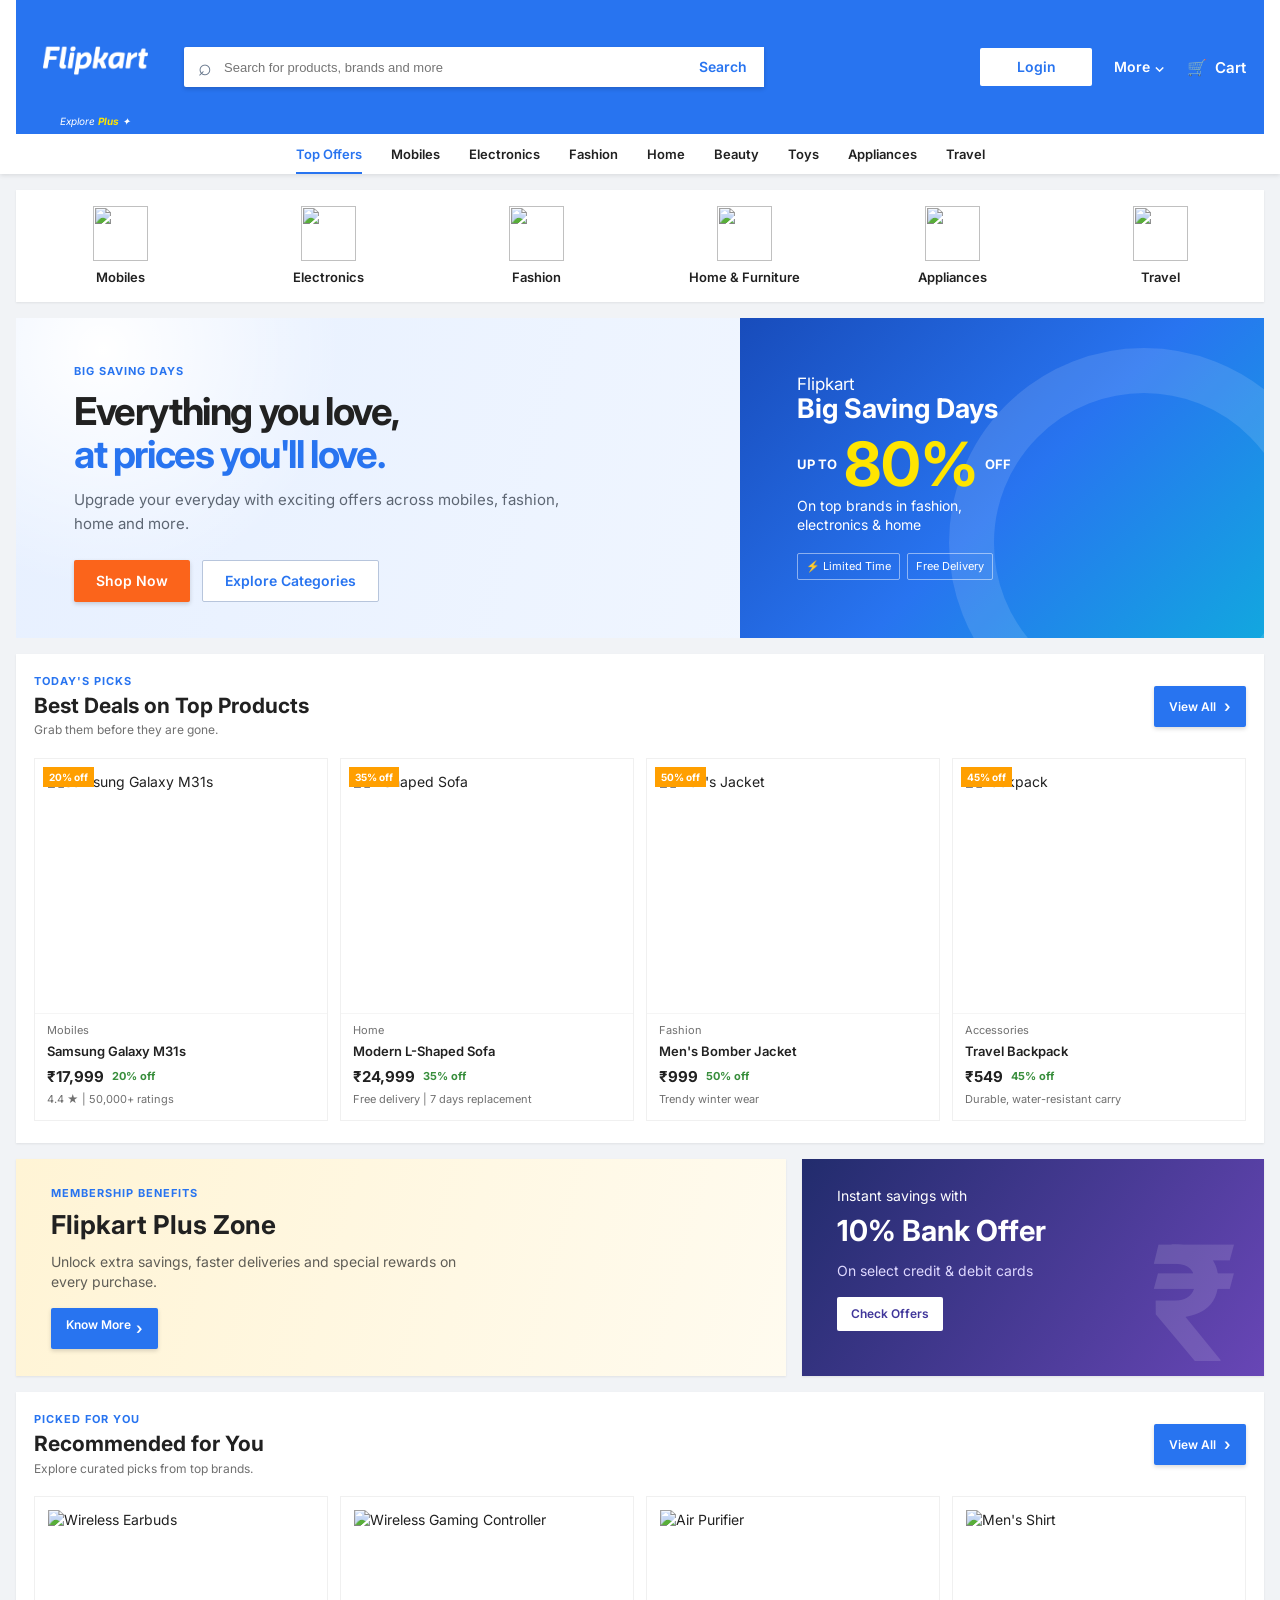
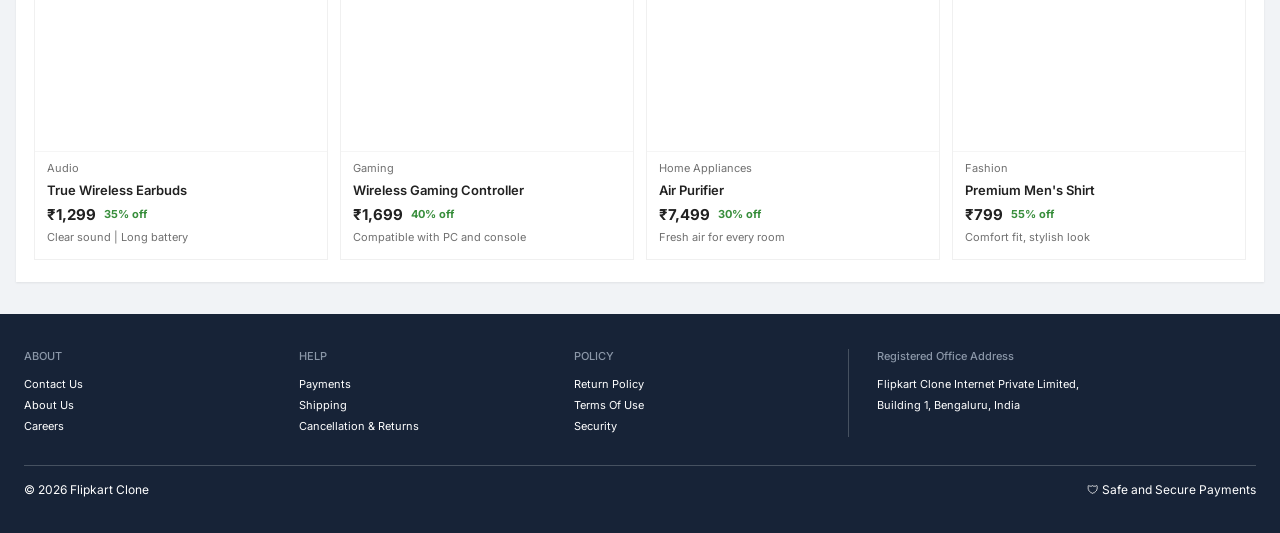
==== index.html @ 6633b527 "developed frontend of flipkart" ====
<!DOCTYPE html>
<html lang="en">
<head>
    <meta charset="UTF-8">
    <meta name="viewport" content="width=device-width, initial-scale=1.0">
    <title>Flipkart Clone | Online Shopping</title>
    <link rel="stylesheet" href="css/utilis.css">
    <link rel="stylesheet" href="css/style.css">
    <link rel="stylesheet" href="css/responsive.css">
    <link rel="preconnect" href="https://fonts.googleapis.com">
    <link rel="preconnect" href="https://fonts.gstatic.com" crossorigin>
    <link href="https://fonts.googleapis.com/css2?family=Inter:wght@400;500;600;700&display=swap" rel="stylesheet">
</head>
<body>
    <header class="site-header">
        <div class="topbar">
            <a class="brand" href="#" aria-label="Flipkart home">
                <img src="flipkart logo.png" alt="Flipkart" class="brand-logo">
                <span class="brand-tagline">Explore <b>Plus</b> ✦</span>
            </a>
            <div class="search-bar">
                <span class="search-icon" aria-hidden="true">⌕</span>
                <input type="search" aria-label="Search products" placeholder="Search for products, brands and more">
                <button type="button">Search</button>
            </div>
            <div class="top-actions">
                <button class="text-btn">Login</button>
                <button class="text-btn">More <span aria-hidden="true">⌄</span></button>
                <button class="cart-btn"><span aria-hidden="true">🛒</span> Cart</button>
            </div>
        </div>
        <nav class="main-nav" aria-label="Product categories">
            <button class="nav-chip active">Top Offers</button>
            <button class="nav-chip">Mobiles</button>
            <button class="nav-chip">Electronics</button>
            <button class="nav-chip">Fashion</button>
            <button class="nav-chip">Home</button>
            <button class="nav-chip">Beauty</button>
            <button class="nav-chip">Toys</button>
            <button class="nav-chip">Appliances</button>
            <button class="nav-chip">Travel</button>
        </nav>
    </header>

    <main>
        <section id="categories" class="category-strip" aria-label="Shop by category">
            <div class="category-card"><img src="https://img.icons8.com/fluency/96/000000/iphone.png" alt=""><span>Mobiles</span></div>
            <div class="category-card"><img src="https://img.icons8.com/fluency/96/000000/laptop.png" alt=""><span>Electronics</span></div>
            <div class="category-card"><img src="https://img.icons8.com/?size=100&id=U1DbmZzsp9bC&format=png&color=000000" alt=""><span>Fashion</span></div>
            <div class="category-card"><img src="https://img.icons8.com/fluency/96/000000/sofa.png" alt=""><span>Home & Furniture</span></div>
            <div class="category-card"><img src="https://img.icons8.com/?size=100&id=2jgT7KxoKB2h&format=png&color=000000" alt=""><span>Appliances</span></div>
            <div class="category-card"><img src="https://img.icons8.com/fluency/96/000000/airplane-mode-on.png" alt=""><span>Travel</span></div>
        </section>

        <section class="hero-section" aria-label="Seasonal offers">
            <div class="hero-copy">
                <span class="eyebrow">BIG SAVING DAYS</span>
                <h1>Everything you love,<br><strong>at prices you'll love.</strong></h1>
                <p>Upgrade your everyday with exciting offers across mobiles, fashion, home and more.</p>
                <div class="hero-actions">
                    <a href="#deals" class="btn btn-primary">Shop Now</a>
                    <a href="#categories" class="btn btn-outline">Explore Categories</a>
                </div>
            </div>
            <div class="hero-banner">
                <div class="sale-label">Flipkart<br><strong>Big Saving Days</strong></div>
                <div class="sale-offer"><span>UP TO</span><b>80%</b><span>OFF</span></div>
                <p>On top brands in fashion, electronics & home</p>
                <div class="banner-badges"><span>⚡ Limited Time</span><span>Free Delivery</span></div>
            </div>
        </section>

        <section id="deals" class="product-section deal-section">
            <div class="section-header">
                <div><p class="section-kicker">TODAY'S PICKS</p><h2>Best Deals on Top Products</h2><p>Grab them before they are gone.</p></div>
                <a href="#" class="link-secondary">View All <span>›</span></a>
            </div>
            <div class="grid-cards">
                <article class="product-card"><span class="offer-pill">20% off</span><img src="https://img.global.news.samsung.com/uk/wp-content/uploads/2020/04/SM-M315F_002_combo_Black_3000.png" alt="Samsung Galaxy M31s"><div class="card-content"><p class="card-category">Mobiles</p><h3>Samsung Galaxy M31s</h3><div class="price-row"><span class="price">₹17,999</span><span class="discount">20% off</span></div><p class="card-meta">4.4 ★ | 50,000+ ratings</p></div></article>
                <article class="product-card"><span class="offer-pill">35% off</span><img src="https://indiannest.in/cdn/shop/files/IMG-20231018-WA0003.jpg?v=1697653683&width=1445" alt="L-Shaped Sofa"><div class="card-content"><p class="card-category">Home</p><h3>Modern L-Shaped Sofa</h3><div class="price-row"><span class="price">₹24,999</span><span class="discount">35% off</span></div><p class="card-meta">Free delivery | 7 days replacement</p></div></article>
                <article class="product-card"><span class="offer-pill">50% off</span><img src="https://encrypted-tbn0.gstatic.com/shopping?q=tbn:ANd9GcQyhcmGY8NNUSLWzbJWbP0138x2uPZn1PUoRMv_sqev-j9oyvPJnYl_sA-KTvhINFrxeNcisDTWIIL7uWHHey0bGBCtJcPXkyG5a1kAw83osMcKor7SZr8Zjap7Kh9kXO1sa5NLfxy_1Q&usqp=CAc" alt="Men's Jacket"><div class="card-content"><p class="card-category">Fashion</p><h3>Men's Bomber Jacket</h3><div class="price-row"><span class="price">₹999</span><span class="discount">50% off</span></div><p class="card-meta">Trendy winter wear</p></div></article>
                <article class="product-card"><span class="offer-pill">45% off</span><img src="https://encrypted-tbn1.gstatic.com/shopping?q=tbn:ANd9GcQrCG1dhELsmtBIk88h7CswpYt_8PjbZSFm6Ww7cc63KRaPDAujuNVvbA7durOhoenLJmelDXeG9TAQUxjc8jT-oUQpEr4jJ0Cyoaqzm7ob5XqGwSykjEHVnG7EUdHrKBhgRm8kng&usqp=CAc" alt="Backpack"><div class="card-content"><p class="card-category">Accessories</p><h3>Travel Backpack</h3><div class="price-row"><span class="price">₹549</span><span class="discount">45% off</span></div><p class="card-meta">Durable, water-resistant carry</p></div></article>
            </div>
        </section>

        <section class="feature-banner">
            <div class="feature-card plus-card"><p class="section-kicker">MEMBERSHIP BENEFITS</p><h2>Flipkart Plus Zone</h2><p>Unlock extra savings, faster deliveries and special rewards on every purchase.</p><a href="#" class="link-secondary">Know More <span>›</span></a></div>
            <div class="feature-card bank-card"><p>Instant savings with</p><h2>10% Bank Offer</h2><span>On select credit & debit cards</span><a href="#" class="btn btn-light">Check Offers</a></div>
        </section>

        <section class="product-section">
            <div class="section-header"><div><p class="section-kicker">PICKED FOR YOU</p><h2>Recommended for You</h2><p>Explore curated picks from top brands.</p></div><a href="#" class="link-secondary">View All <span>›</span></a></div>
            <div class="grid-cards">
                <article class="product-card"><img src="https://rukminim2.flixcart.com/image/1280/1280/xif0q/headphone/b/b/5/earbuds-techio-original-imahm32tnqyyd4jg.jpeg?q=90" alt="Wireless Earbuds"><div class="card-content"><p class="card-category">Audio</p><h3>True Wireless Earbuds</h3><div class="price-row"><span class="price">₹1,299</span><span class="discount">35% off</span></div><p class="card-meta">Clear sound | Long battery</p></div></article>
                <article class="product-card"><img src="https://rukminim2.flixcart.com/image/1280/1280/xif0q/motion-controller/0/u/z/5-dualsense-wireless-remote-for-ps5-console-disc-digital-edition-original-imahhxfsgseyyqtj.jpeg?q=90" alt="Wireless Gaming Controller"><div class="card-content"><p class="card-category">Gaming</p><h3>Wireless Gaming Controller</h3><div class="price-row"><span class="price">₹1,699</span><span class="discount">40% off</span></div><p class="card-meta">Compatible with PC and console</p></div></article>
                <article class="product-card"><img src="https://rukminim2.flixcart.com/image/1280/1280/xif0q/air-purifier/c/t/m/-original-imahz9zyzqkq8qwt.jpeg?q=90" alt="Air Purifier"><div class="card-content"><p class="card-category">Home Appliances</p><h3>Air Purifier</h3><div class="price-row"><span class="price">₹7,499</span><span class="discount">30% off</span></div><p class="card-meta">Fresh air for every room</p></div></article>
                <article class="product-card"><img src="https://rukminim2.flixcart.com/image/1280/1280/xif0q/shirt/b/t/n/xl-chkesdsa01-dimmy-original-imahmfu3sqrmh3q8.jpeg?q=90" alt="Men's Shirt"><div class="card-content"><p class="card-category">Fashion</p><h3>Premium Men's Shirt</h3><div class="price-row"><span class="price">₹799</span><span class="discount">55% off</span></div><p class="card-meta">Comfort fit, stylish look</p></div></article>
            </div>
        </section>
    </main>

    <footer class="footer"><div class="footer-grid"><div><h3>ABOUT</h3><a href="#">Contact Us</a><a href="#">About Us</a><a href="#">Careers</a></div><div><h3>HELP</h3><a href="#">Payments</a><a href="#">Shipping</a><a href="#">Cancellation & Returns</a></div><div><h3>POLICY</h3><a href="#">Return Policy</a><a href="#">Terms Of Use</a><a href="#">Security</a></div><div class="footer-address"><h3>Registered Office Address</h3><p>Flipkart Clone Internet Private Limited,<br>Building 1, Bengaluru, India</p></div></div><div class="footer-bottom"><span>© 2026 Flipkart Clone</span><span>🛡 Safe and Secure Payments</span></div></footer>
    <script src="js/index.js"></script>
</body>
</html>
---- css/utilis.css ----
﻿/* Utility classes for the Flipkart clone project */

.text-center {
    text-align: center;
}

.mb-24 {
    margin-bottom: 24px;
}

.mt-24 {
    margin-top: 24px;
}

.hidden {
    display: none;
}
---- css/style.css ----
:root { --blue:#2874f0; --deep-blue:#1a5bc4; --yellow:#ffe500; --dark:#172337; --light:#f1f3f6; --white:#fff; --text:#212121; --muted:#707070; --border:#e5e7eb; --green:#388e3c; }
* { box-sizing:border-box; margin:0; padding:0; }
html { scroll-behavior:smooth; }
body { min-width:320px; background:var(--light); color:var(--text); font:14px/1.4 'Inter',sans-serif; }
button { font:inherit; } a { color:inherit; text-decoration:none; }
.site-header { background:var(--white); box-shadow:0 1px 5px rgba(0,0,0,.12); position:relative; z-index:5; }
.topbar { min-height:64px; display:flex; align-items:center; gap:28px; max-width:1248px; margin:auto; padding:8px 18px; background:var(--blue); }
.brand { flex:0 0 122px; display:flex; flex-direction:column; align-items:center; line-height:1; }
.brand-logo { width:105px; height:auto; filter:brightness(0) invert(1); }
.brand-tagline { margin-top:3px; color:#fff; font-size:10px; font-style:italic; white-space:nowrap; }.brand-tagline b { color:var(--yellow); }
.search-bar { height:40px; flex:1; max-width:580px; display:flex; align-items:center; background:var(--white); border-radius:2px; box-shadow:0 2px 4px rgba(0,0,0,.17); }
.search-icon { padding-left:14px; color:#65758a; font-size:23px; line-height:1; }.search-bar input { min-width:0; flex:1; height:100%; border:0; outline:0; padding:0 12px; font-size:13px; }.search-bar button { height:100%; border:0; padding:0 17px; background:#fff; color:var(--blue); font-weight:600; cursor:pointer; }
.top-actions { margin-left:auto; display:flex; align-items:center; gap:22px; color:#fff; font-weight:600; white-space:nowrap; }.text-btn,.cart-btn { border:0; color:inherit; background:transparent; cursor:pointer; }.top-actions .text-btn:first-child { min-width:112px; padding:9px 22px; background:#fff; color:var(--blue); border-radius:2px; }.cart-btn { font-size:15px; }.cart-btn span { margin-right:4px; font-size:16px; }
.main-nav { display:flex; justify-content:center; gap:29px; min-height:40px; overflow-x:auto; padding:0 20px; background:#fff; }.nav-chip { flex:0 0 auto; border:0; background:transparent; color:var(--text); padding:10px 0 8px; font-size:13px; font-weight:600; cursor:pointer; border-bottom:2px solid transparent; }.nav-chip:hover,.nav-chip.active { color:var(--blue); border-color:var(--blue); }
main { max-width:1440px; margin:auto; padding:16px; }.category-strip { display:grid; grid-template-columns:repeat(6,1fr); min-height:112px; margin-bottom:16px; background:#fff; box-shadow:0 1px 2px rgba(0,0,0,.08); }.category-card { display:flex; flex-direction:column; justify-content:center; align-items:center; gap:7px; cursor:pointer; font-size:13px; font-weight:600; text-align:center; transition:color .2s,transform .2s; }.category-card:hover { color:var(--blue); transform:translateY(-2px); }.category-card img { width:55px; height:55px; object-fit:contain; }
.hero-section { min-height:300px; display:grid; grid-template-columns:1.16fr .84fr; overflow:hidden; margin-bottom:16px; background:linear-gradient(105deg,#e7f0ff,#f5f9ff); }.hero-copy { padding:42px 8% 36px; background:radial-gradient(circle at 12% 10%,#fff 0,transparent 34%); }.eyebrow,.section-kicker { color:var(--blue); font-size:11px; font-weight:700; letter-spacing:1px; }.hero-copy h1 { margin:10px 0 12px; font-size:clamp(28px,3vw,45px); line-height:1.12; letter-spacing:-1.4px; }.hero-copy h1 strong { color:var(--blue); }.hero-copy p { max-width:520px; color:#5d6673; font-size:15px; line-height:1.6; }.hero-actions { display:flex; gap:12px; margin-top:24px; }.btn { display:inline-flex; align-items:center; justify-content:center; min-height:42px; padding:0 22px; font-weight:600; border-radius:2px; }.btn-primary { color:#fff; background:#fb641b; box-shadow:0 2px 4px rgba(0,0,0,.16); }.btn-outline { border:1px solid #b7c5dc; background:#fff; color:var(--blue); }
.hero-banner { position:relative; overflow:hidden; display:flex; flex-direction:column; justify-content:center; padding:38px 11%; color:#fff; background:linear-gradient(135deg,#184cbb 0%,#2874f0 53%,#12a7df 100%); }.hero-banner:after { content:''; position:absolute; right:-75px; bottom:-100px; width:300px; height:300px; border:45px solid rgba(255,255,255,.12); border-radius:50%; }.sale-label { position:relative; z-index:1; font-size:17px; line-height:1.1; }.sale-label strong { font-size:27px; }.sale-offer { position:relative; z-index:1; display:flex; align-items:center; gap:7px; margin:16px 0 7px; }.sale-offer span { font-size:13px; font-weight:700; }.sale-offer b { color:var(--yellow); font-size:61px; line-height:.8; }.hero-banner>p { position:relative; z-index:1; max-width:220px; }.banner-badges { position:relative; z-index:1; display:flex; flex-wrap:wrap; gap:7px; margin-top:18px; }.banner-badges span { padding:5px 8px; border:1px solid rgba(255,255,255,.48); border-radius:2px; font-size:11px; }
.product-section { margin-bottom:16px; padding:20px 18px 22px; background:#fff; box-shadow:0 1px 2px rgba(0,0,0,.08); }.section-header { display:flex; align-items:center; justify-content:space-between; gap:16px; margin-bottom:19px; }.section-header h2 { margin:2px 0; font-size:21px; }.section-header p:not(.section-kicker) { color:var(--muted); font-size:12px; }.link-secondary { flex:0 0 auto; padding:9px 15px; border-radius:2px; background:var(--blue); color:#fff; font-size:12px; font-weight:600; box-shadow:0 2px 4px rgba(0,0,0,.15); }.link-secondary span { margin-left:5px; font-size:16px; vertical-align:-1px; }
.grid-cards { display:grid; grid-template-columns:repeat(4,minmax(0,1fr)); gap:12px; }.product-card { position:relative; display:flex; flex-direction:column; min-width:0; overflow:hidden; border:1px solid #f0f0f0; background:#fff; cursor:pointer; transition:box-shadow .2s,transform .2s; }.product-card:hover { z-index:1; transform:translateY(-2px); box-shadow:0 4px 14px rgba(0,0,0,.16); }.product-card>img { width:100%; aspect-ratio:1.15/1; object-fit:contain; padding:13px; background:#fff; }.offer-pill { position:absolute; top:8px; left:8px; z-index:2; padding:3px 6px; background:#ff9f00; color:#fff; font-size:10px; font-weight:700; }.card-content { display:flex; flex:1; flex-direction:column; gap:5px; padding:9px 12px 13px; border-top:1px solid #f5f5f5; }.card-category { color:var(--muted); font-size:11px; }.card-content h3 { overflow:hidden; color:var(--text); font-size:13px; font-weight:600; line-height:1.35; white-space:nowrap; text-overflow:ellipsis; }.price-row { display:flex; align-items:center; gap:8px; margin-top:auto; }.price { font-size:15px; font-weight:700; }.discount { color:var(--green); font-size:11px; font-weight:700; }.card-meta { overflow:hidden; color:var(--muted); font-size:11px; white-space:nowrap; text-overflow:ellipsis; }
.feature-banner { display:grid; grid-template-columns:1.25fr .75fr; gap:16px; margin-bottom:16px; }.feature-card { min-height:182px; padding:27px 35px; box-shadow:0 1px 2px rgba(0,0,0,.08); }.feature-card h2 { margin:5px 0 9px; font-size:26px; }.plus-card { background:linear-gradient(105deg,#fff4d5,#fffbef); }.plus-card>p:not(.section-kicker) { max-width:430px; color:#5f5d56; }.plus-card .link-secondary { display:inline-flex; margin-top:17px; }.bank-card { position:relative; overflow:hidden; color:#fff; background:linear-gradient(125deg,#222c6d,#6846b6); }.bank-card:after { content:'₹'; position:absolute; right:26px; bottom:-39px; color:rgba(255,255,255,.13); font-size:160px; font-weight:700; }.bank-card h2 { font-size:29px; }.bank-card>span { display:block; color:#ded8ff; }.btn-light { position:relative; z-index:1; min-height:34px; margin-top:17px; padding:0 14px; background:#fff; color:#40369a; font-size:12px; }
.footer { padding:35px max(24px,calc((100% - 1248px)/2)); background:var(--dark); color:#fff; }.footer-grid { display:grid; grid-template-columns:repeat(3,1fr) 1.7fr; gap:35px; padding-bottom:28px; border-bottom:1px solid #465160; }.footer h3 { margin-bottom:10px; color:#8b97a8; font-size:11px; font-weight:500; }.footer a,.footer p { display:block; color:#fff; font-size:11px; line-height:1.9; }.footer-address { padding-left:28px; border-left:1px solid #465160; }.footer-bottom { display:flex; justify-content:space-between; gap:20px; padding-top:16px; color:#fff; font-size:12px; }
@media (max-width:900px) { .topbar { gap:14px; }.top-actions { gap:13px; }.top-actions .text-btn:first-child { min-width:auto; padding:9px 13px; }.main-nav { justify-content:flex-start; }.category-strip { grid-template-columns:repeat(3,1fr); }.hero-section { grid-template-columns:1fr; }.hero-banner { min-height:230px; }.grid-cards { grid-template-columns:repeat(2,minmax(0,1fr)); }.feature-banner { grid-template-columns:1fr; }.footer-grid { grid-template-columns:repeat(2,1fr); }.footer-address { padding:0; border:0; } }
@media (max-width:600px) { .topbar { flex-wrap:wrap; padding:10px 14px; }.brand { flex-basis:auto; align-items:flex-start; }.top-actions { margin-left:auto; }.top-actions .text-btn:nth-child(2) { display:none; }.cart-btn { font-size:0; }.cart-btn span { font-size:18px; }.search-bar { order:3; flex-basis:100%; max-width:none; }.main-nav { gap:20px; }.nav-chip { font-size:12px; } main { padding:10px; }.category-strip { min-height:98px; grid-template-columns:repeat(3,1fr); margin-bottom:10px; }.category-card { font-size:11px; }.category-card img { width:42px; height:42px; }.hero-copy { padding:30px 24px; }.hero-copy h1 { font-size:29px; }.hero-banner { min-height:205px; padding:26px; }.sale-offer b { font-size:50px; }.product-section { padding:16px 12px; }.section-header h2 { font-size:17px; }.link-secondary { padding:8px 10px; }.grid-cards { gap:8px; }.product-card>img { padding:7px; }.card-content { padding:8px; }.feature-card { padding:24px; }.footer { padding:28px 20px; }.footer-grid { gap:22px; }.footer-bottom { flex-direction:column; } }
---- css/responsive.css ----
/* Responsive refinements are kept separate so the core storefront layout stays easy to scan. */
@media (max-width: 900px) {
    .topbar { gap: 14px; }
    .top-actions { gap: 13px; }
    .top-actions .text-btn:first-child { min-width: auto; padding: 9px 13px; }
    .main-nav { justify-content: flex-start; }
    .category-strip { grid-template-columns: repeat(3, 1fr); }
    .hero-section, .feature-banner { grid-template-columns: 1fr; }
    .hero-banner { min-height: 230px; }
    .grid-cards { grid-template-columns: repeat(2, minmax(0, 1fr)); }
    .footer-grid { grid-template-columns: repeat(2, 1fr); }
    .footer-address { padding: 0; border: 0; }
}

@media (max-width: 600px) {
    .topbar { flex-wrap: wrap; padding: 10px 14px; }
    .brand { flex-basis: auto; align-items: flex-start; }
    .top-actions { margin-left: auto; }
    .top-actions .text-btn:nth-child(2) { display: none; }
    .cart-btn { font-size: 0; }
    .cart-btn span { font-size: 18px; }
    .search-bar { order: 3; flex-basis: 100%; max-width: none; }
    .main-nav { gap: 20px; }
    .nav-chip { font-size: 12px; }
    main { padding: 10px; }
    .category-strip { min-height: 98px; margin-bottom: 10px; }
    .category-card { font-size: 11px; }
    .category-card img { width: 42px; height: 42px; }
    .hero-copy { padding: 30px 24px; }
    .hero-copy h1 { font-size: 29px; }
    .hero-banner { min-height: 205px; padding: 26px; }
    .sale-offer b { font-size: 50px; }
    .product-section { padding: 16px 12px; }
    .section-header h2 { font-size: 17px; }
    .link-secondary { padding: 8px 10px; }
    .grid-cards { gap: 8px; }
    .product-card > img { padding: 7px; }
    .card-content { padding: 8px; }
    .feature-card { padding: 24px; }
    .footer { padding: 28px 20px; }
    .footer-grid { gap: 22px; }
    .footer-bottom { flex-direction: column; }
}
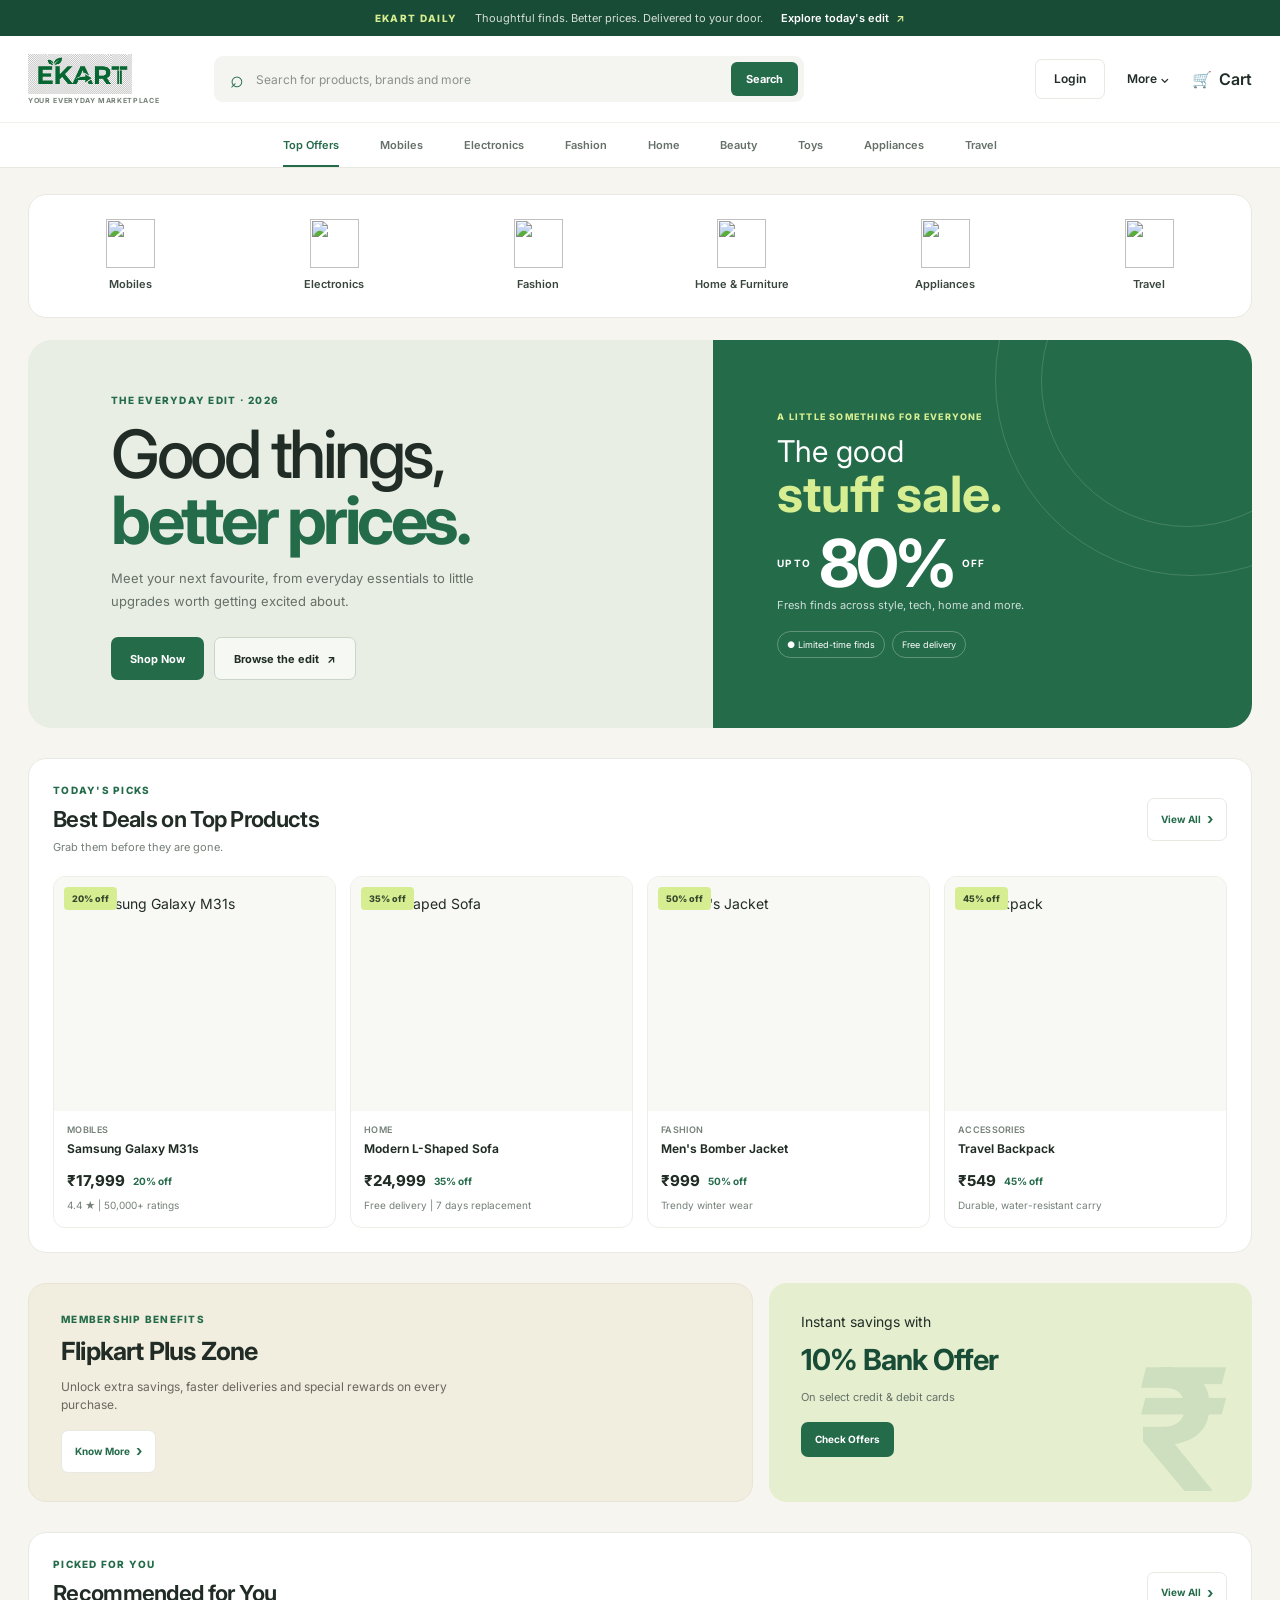
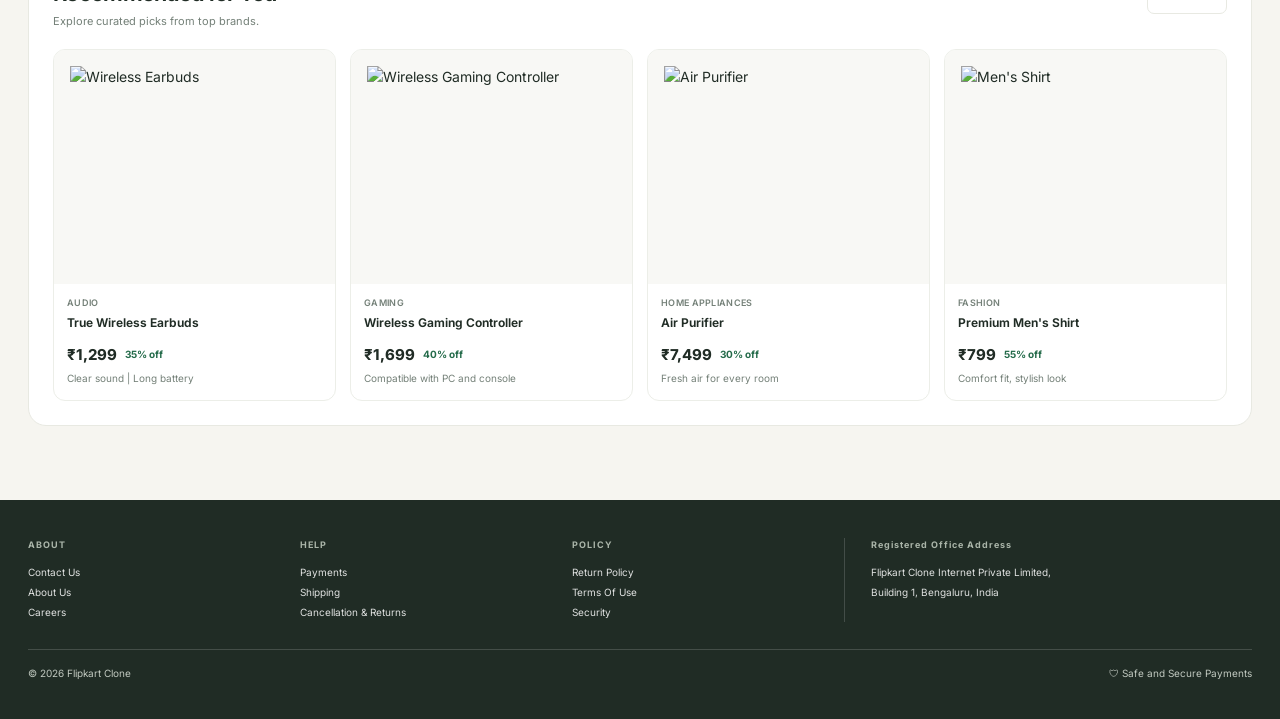
==== commit 243063aa: "Added checkout page and cart functionality" ====
--- a/index.html
+++ b/index.html
@@ -1,4 +1,4 @@
-<!DOCTYPE html>
+﻿<!DOCTYPE html>
 <html lang="en">
 <head>
     <meta charset="UTF-8">
@@ -12,11 +12,16 @@
     <link href="https://fonts.googleapis.com/css2?family=Inter:wght@400;500;600;700&display=swap" rel="stylesheet">
 </head>
 <body>
+    <div class="announcement-bar">
+        <span>EKART DAILY</span>
+        <p>Thoughtful finds. Better prices. Delivered to your door.</p>
+        <a href="#deals">Explore today's edit <span aria-hidden="true">↗</span></a>
+    </div>
     <header class="site-header">
         <div class="topbar">
             <a class="brand" href="#" aria-label="Flipkart home">
-                <img src="flipkart logo.png" alt="Flipkart" class="brand-logo">
-                <span class="brand-tagline">Explore <b>Plus</b> ✦</span>
+                <img src="EKART.png" alt="Ekart" class="brand-logo">
+                <span class="brand-tagline">YOUR EVERYDAY MARKETPLACE</span>
             </a>
             <div class="search-bar">
                 <span class="search-icon" aria-hidden="true">⌕</span>
@@ -26,7 +31,7 @@
             <div class="top-actions">
                 <button class="text-btn">Login</button>
                 <button class="text-btn">More <span aria-hidden="true">⌄</span></button>
-                <button class="cart-btn"><span aria-hidden="true">🛒</span> Cart</button>
+                <a class="cart-btn" href="cart.html" aria-label="Cart"><span aria-hidden="true">🛒</span><span class="cart-label">Cart</span></a>
             </div>
         </div>
         <nav class="main-nav" aria-label="Product categories">
@@ -54,19 +59,20 @@
 
         <section class="hero-section" aria-label="Seasonal offers">
             <div class="hero-copy">
-                <span class="eyebrow">BIG SAVING DAYS</span>
-                <h1>Everything you love,<br><strong>at prices you'll love.</strong></h1>
-                <p>Upgrade your everyday with exciting offers across mobiles, fashion, home and more.</p>
+                <span class="eyebrow">THE EVERYDAY EDIT · 2026</span>
+                <h1>Good things,<br><strong>better prices.</strong></h1>
+                <p>Meet your next favourite, from everyday essentials to little upgrades worth getting excited about.</p>
                 <div class="hero-actions">
                     <a href="#deals" class="btn btn-primary">Shop Now</a>
-                    <a href="#categories" class="btn btn-outline">Explore Categories</a>
+                    <a href="#categories" class="btn btn-outline">Browse the edit <span aria-hidden="true">↗</span></a>
                 </div>
             </div>
             <div class="hero-banner">
-                <div class="sale-label">Flipkart<br><strong>Big Saving Days</strong></div>
+                <span class="banner-note">A LITTLE SOMETHING FOR EVERYONE</span>
+                <div class="sale-label">The good<br><strong>stuff sale.</strong></div>
                 <div class="sale-offer"><span>UP TO</span><b>80%</b><span>OFF</span></div>
-                <p>On top brands in fashion, electronics & home</p>
-                <div class="banner-badges"><span>⚡ Limited Time</span><span>Free Delivery</span></div>
+                <p>Fresh finds across style, tech, home and more.</p>
+                <div class="banner-badges"><span>● Limited-time finds</span><span>Free delivery</span></div>
             </div>
         </section>
 
@@ -100,6 +106,7 @@
     </main>
 
     <footer class="footer"><div class="footer-grid"><div><h3>ABOUT</h3><a href="#">Contact Us</a><a href="#">About Us</a><a href="#">Careers</a></div><div><h3>HELP</h3><a href="#">Payments</a><a href="#">Shipping</a><a href="#">Cancellation & Returns</a></div><div><h3>POLICY</h3><a href="#">Return Policy</a><a href="#">Terms Of Use</a><a href="#">Security</a></div><div class="footer-address"><h3>Registered Office Address</h3><p>Flipkart Clone Internet Private Limited,<br>Building 1, Bengaluru, India</p></div></div><div class="footer-bottom"><span>© 2026 Flipkart Clone</span><span>🛡 Safe and Secure Payments</span></div></footer>
+    <script src="js/cart-storage.js"></script>
     <script src="js/index.js"></script>
 </body>
 </html>
--- a/css/style.css
+++ b/css/style.css
@@ -1,23 +1,588 @@
-:root { --blue:#2874f0; --deep-blue:#1a5bc4; --yellow:#ffe500; --dark:#172337; --light:#f1f3f6; --white:#fff; --text:#212121; --muted:#707070; --border:#e5e7eb; --green:#388e3c; }
-* { box-sizing:border-box; margin:0; padding:0; }
-html { scroll-behavior:smooth; }
-body { min-width:320px; background:var(--light); color:var(--text); font:14px/1.4 'Inter',sans-serif; }
-button { font:inherit; } a { color:inherit; text-decoration:none; }
-.site-header { background:var(--white); box-shadow:0 1px 5px rgba(0,0,0,.12); position:relative; z-index:5; }
-.topbar { min-height:64px; display:flex; align-items:center; gap:28px; max-width:1248px; margin:auto; padding:8px 18px; background:var(--blue); }
-.brand { flex:0 0 122px; display:flex; flex-direction:column; align-items:center; line-height:1; }
-.brand-logo { width:105px; height:auto; filter:brightness(0) invert(1); }
-.brand-tagline { margin-top:3px; color:#fff; font-size:10px; font-style:italic; white-space:nowrap; }.brand-tagline b { color:var(--yellow); }
-.search-bar { height:40px; flex:1; max-width:580px; display:flex; align-items:center; background:var(--white); border-radius:2px; box-shadow:0 2px 4px rgba(0,0,0,.17); }
-.search-icon { padding-left:14px; color:#65758a; font-size:23px; line-height:1; }.search-bar input { min-width:0; flex:1; height:100%; border:0; outline:0; padding:0 12px; font-size:13px; }.search-bar button { height:100%; border:0; padding:0 17px; background:#fff; color:var(--blue); font-weight:600; cursor:pointer; }
-.top-actions { margin-left:auto; display:flex; align-items:center; gap:22px; color:#fff; font-weight:600; white-space:nowrap; }.text-btn,.cart-btn { border:0; color:inherit; background:transparent; cursor:pointer; }.top-actions .text-btn:first-child { min-width:112px; padding:9px 22px; background:#fff; color:var(--blue); border-radius:2px; }.cart-btn { font-size:15px; }.cart-btn span { margin-right:4px; font-size:16px; }
-.main-nav { display:flex; justify-content:center; gap:29px; min-height:40px; overflow-x:auto; padding:0 20px; background:#fff; }.nav-chip { flex:0 0 auto; border:0; background:transparent; color:var(--text); padding:10px 0 8px; font-size:13px; font-weight:600; cursor:pointer; border-bottom:2px solid transparent; }.nav-chip:hover,.nav-chip.active { color:var(--blue); border-color:var(--blue); }
-main { max-width:1440px; margin:auto; padding:16px; }.category-strip { display:grid; grid-template-columns:repeat(6,1fr); min-height:112px; margin-bottom:16px; background:#fff; box-shadow:0 1px 2px rgba(0,0,0,.08); }.category-card { display:flex; flex-direction:column; justify-content:center; align-items:center; gap:7px; cursor:pointer; font-size:13px; font-weight:600; text-align:center; transition:color .2s,transform .2s; }.category-card:hover { color:var(--blue); transform:translateY(-2px); }.category-card img { width:55px; height:55px; object-fit:contain; }
-.hero-section { min-height:300px; display:grid; grid-template-columns:1.16fr .84fr; overflow:hidden; margin-bottom:16px; background:linear-gradient(105deg,#e7f0ff,#f5f9ff); }.hero-copy { padding:42px 8% 36px; background:radial-gradient(circle at 12% 10%,#fff 0,transparent 34%); }.eyebrow,.section-kicker { color:var(--blue); font-size:11px; font-weight:700; letter-spacing:1px; }.hero-copy h1 { margin:10px 0 12px; font-size:clamp(28px,3vw,45px); line-height:1.12; letter-spacing:-1.4px; }.hero-copy h1 strong { color:var(--blue); }.hero-copy p { max-width:520px; color:#5d6673; font-size:15px; line-height:1.6; }.hero-actions { display:flex; gap:12px; margin-top:24px; }.btn { display:inline-flex; align-items:center; justify-content:center; min-height:42px; padding:0 22px; font-weight:600; border-radius:2px; }.btn-primary { color:#fff; background:#fb641b; box-shadow:0 2px 4px rgba(0,0,0,.16); }.btn-outline { border:1px solid #b7c5dc; background:#fff; color:var(--blue); }
-.hero-banner { position:relative; overflow:hidden; display:flex; flex-direction:column; justify-content:center; padding:38px 11%; color:#fff; background:linear-gradient(135deg,#184cbb 0%,#2874f0 53%,#12a7df 100%); }.hero-banner:after { content:''; position:absolute; right:-75px; bottom:-100px; width:300px; height:300px; border:45px solid rgba(255,255,255,.12); border-radius:50%; }.sale-label { position:relative; z-index:1; font-size:17px; line-height:1.1; }.sale-label strong { font-size:27px; }.sale-offer { position:relative; z-index:1; display:flex; align-items:center; gap:7px; margin:16px 0 7px; }.sale-offer span { font-size:13px; font-weight:700; }.sale-offer b { color:var(--yellow); font-size:61px; line-height:.8; }.hero-banner>p { position:relative; z-index:1; max-width:220px; }.banner-badges { position:relative; z-index:1; display:flex; flex-wrap:wrap; gap:7px; margin-top:18px; }.banner-badges span { padding:5px 8px; border:1px solid rgba(255,255,255,.48); border-radius:2px; font-size:11px; }
-.product-section { margin-bottom:16px; padding:20px 18px 22px; background:#fff; box-shadow:0 1px 2px rgba(0,0,0,.08); }.section-header { display:flex; align-items:center; justify-content:space-between; gap:16px; margin-bottom:19px; }.section-header h2 { margin:2px 0; font-size:21px; }.section-header p:not(.section-kicker) { color:var(--muted); font-size:12px; }.link-secondary { flex:0 0 auto; padding:9px 15px; border-radius:2px; background:var(--blue); color:#fff; font-size:12px; font-weight:600; box-shadow:0 2px 4px rgba(0,0,0,.15); }.link-secondary span { margin-left:5px; font-size:16px; vertical-align:-1px; }
-.grid-cards { display:grid; grid-template-columns:repeat(4,minmax(0,1fr)); gap:12px; }.product-card { position:relative; display:flex; flex-direction:column; min-width:0; overflow:hidden; border:1px solid #f0f0f0; background:#fff; cursor:pointer; transition:box-shadow .2s,transform .2s; }.product-card:hover { z-index:1; transform:translateY(-2px); box-shadow:0 4px 14px rgba(0,0,0,.16); }.product-card>img { width:100%; aspect-ratio:1.15/1; object-fit:contain; padding:13px; background:#fff; }.offer-pill { position:absolute; top:8px; left:8px; z-index:2; padding:3px 6px; background:#ff9f00; color:#fff; font-size:10px; font-weight:700; }.card-content { display:flex; flex:1; flex-direction:column; gap:5px; padding:9px 12px 13px; border-top:1px solid #f5f5f5; }.card-category { color:var(--muted); font-size:11px; }.card-content h3 { overflow:hidden; color:var(--text); font-size:13px; font-weight:600; line-height:1.35; white-space:nowrap; text-overflow:ellipsis; }.price-row { display:flex; align-items:center; gap:8px; margin-top:auto; }.price { font-size:15px; font-weight:700; }.discount { color:var(--green); font-size:11px; font-weight:700; }.card-meta { overflow:hidden; color:var(--muted); font-size:11px; white-space:nowrap; text-overflow:ellipsis; }
-.feature-banner { display:grid; grid-template-columns:1.25fr .75fr; gap:16px; margin-bottom:16px; }.feature-card { min-height:182px; padding:27px 35px; box-shadow:0 1px 2px rgba(0,0,0,.08); }.feature-card h2 { margin:5px 0 9px; font-size:26px; }.plus-card { background:linear-gradient(105deg,#fff4d5,#fffbef); }.plus-card>p:not(.section-kicker) { max-width:430px; color:#5f5d56; }.plus-card .link-secondary { display:inline-flex; margin-top:17px; }.bank-card { position:relative; overflow:hidden; color:#fff; background:linear-gradient(125deg,#222c6d,#6846b6); }.bank-card:after { content:'₹'; position:absolute; right:26px; bottom:-39px; color:rgba(255,255,255,.13); font-size:160px; font-weight:700; }.bank-card h2 { font-size:29px; }.bank-card>span { display:block; color:#ded8ff; }.btn-light { position:relative; z-index:1; min-height:34px; margin-top:17px; padding:0 14px; background:#fff; color:#40369a; font-size:12px; }
-.footer { padding:35px max(24px,calc((100% - 1248px)/2)); background:var(--dark); color:#fff; }.footer-grid { display:grid; grid-template-columns:repeat(3,1fr) 1.7fr; gap:35px; padding-bottom:28px; border-bottom:1px solid #465160; }.footer h3 { margin-bottom:10px; color:#8b97a8; font-size:11px; font-weight:500; }.footer a,.footer p { display:block; color:#fff; font-size:11px; line-height:1.9; }.footer-address { padding-left:28px; border-left:1px solid #465160; }.footer-bottom { display:flex; justify-content:space-between; gap:20px; padding-top:16px; color:#fff; font-size:12px; }
-@media (max-width:900px) { .topbar { gap:14px; }.top-actions { gap:13px; }.top-actions .text-btn:first-child { min-width:auto; padding:9px 13px; }.main-nav { justify-content:flex-start; }.category-strip { grid-template-columns:repeat(3,1fr); }.hero-section { grid-template-columns:1fr; }.hero-banner { min-height:230px; }.grid-cards { grid-template-columns:repeat(2,minmax(0,1fr)); }.feature-banner { grid-template-columns:1fr; }.footer-grid { grid-template-columns:repeat(2,1fr); }.footer-address { padding:0; border:0; } }
-@media (max-width:600px) { .topbar { flex-wrap:wrap; padding:10px 14px; }.brand { flex-basis:auto; align-items:flex-start; }.top-actions { margin-left:auto; }.top-actions .text-btn:nth-child(2) { display:none; }.cart-btn { font-size:0; }.cart-btn span { font-size:18px; }.search-bar { order:3; flex-basis:100%; max-width:none; }.main-nav { gap:20px; }.nav-chip { font-size:12px; } main { padding:10px; }.category-strip { min-height:98px; grid-template-columns:repeat(3,1fr); margin-bottom:10px; }.category-card { font-size:11px; }.category-card img { width:42px; height:42px; }.hero-copy { padding:30px 24px; }.hero-copy h1 { font-size:29px; }.hero-banner { min-height:205px; padding:26px; }.sale-offer b { font-size:50px; }.product-section { padding:16px 12px; }.section-header h2 { font-size:17px; }.link-secondary { padding:8px 10px; }.grid-cards { gap:8px; }.product-card>img { padding:7px; }.card-content { padding:8px; }.feature-card { padding:24px; }.footer { padding:28px 20px; }.footer-grid { gap:22px; }.footer-bottom { flex-direction:column; } }
+:root {
+    --ink: #202c25;
+    --muted: #748078;
+    --paper: #f6f5f0;
+    --surface: #fff;
+    --line: #e8e9e2;
+    --green: #246b4a;
+    --green-dark: #194c36;
+    --lime: #d7ed91;
+    --orange: #e8784c;
+    --radius: 18px;
+}
+
+* { box-sizing: border-box; margin: 0; padding: 0; }
+html { scroll-behavior: smooth; }
+body {
+    min-width: 320px;
+    background: var(--paper);
+    color: var(--ink);
+    font: 14px/1.5 'Inter', sans-serif;
+}
+button, input { font: inherit; }
+button, a { -webkit-tap-highlight-color: transparent; }
+a { color: inherit; text-decoration: none; }
+button { color: inherit; }
+
+.announcement-bar {
+    min-height: 36px;
+    display: flex;
+    align-items: center;
+    justify-content: center;
+    gap: 18px;
+    padding: 6px 20px;
+    background: var(--green-dark);
+    color: #fff;
+    font-size: 11px;
+}
+.announcement-bar > span { color: var(--lime); font-size: 10px; font-weight: 800; letter-spacing: 1.3px; }
+.announcement-bar p { color: rgba(255,255,255,.82); }
+.announcement-bar a { font-weight: 600; }
+.announcement-bar a span { margin-left: 4px; color: var(--lime); }
+
+.site-header {
+    position: relative;
+    z-index: 5;
+    background: var(--surface);
+    border-bottom: 1px solid var(--line);
+}
+.topbar {
+    min-height: 86px;
+    display: flex;
+    align-items: center;
+    gap: clamp(18px, 3vw, 44px);
+    max-width: 1320px;
+    margin: auto;
+    padding: 14px 28px;
+}
+.brand {
+    flex: 0 0 148px;
+    display: flex;
+    flex-direction: column;
+    align-items: flex-start;
+    gap: 3px;
+    line-height: 1;
+}
+.brand-logo { width: 104px; height: auto; }
+.brand-tagline { color: var(--muted); font-size: 7px; font-weight: 700; letter-spacing: .65px; white-space: nowrap; }
+.search-bar {
+    height: 46px;
+    flex: 1;
+    max-width: 590px;
+    display: flex;
+    align-items: center;
+    background: #f4f5f1;
+    border: 1px solid transparent;
+    border-radius: 9px;
+    transition: border-color .2s, background .2s;
+}
+.search-bar:focus-within { background: #fff; border-color: #a5c1ae; }
+.search-icon { padding-left: 15px; color: var(--green); font-size: 23px; line-height: 1; }
+.search-bar input { min-width: 0; height: 100%; flex: 1; padding: 0 12px; border: 0; outline: 0; background: transparent; font-size: 12px; }
+.search-bar input::placeholder { color: #8a928b; }
+.search-bar button {
+    height: 34px;
+    margin-right: 5px;
+    padding: 0 15px;
+    border: 0;
+    border-radius: 6px;
+    background: var(--green);
+    color: #fff;
+    font-size: 11px;
+    font-weight: 700;
+    cursor: pointer;
+}
+.top-actions { margin-left: auto; display: flex; align-items: center; gap: 22px; white-space: nowrap; }
+.text-btn, .cart-btn { border: 0; background: transparent; font-size: 12px; font-weight: 600; cursor: pointer; }
+.top-actions .text-btn:first-child { padding: 10px 18px; border: 1px solid var(--line); border-radius: 7px; }
+.text-btn:hover, .cart-btn:hover { color: var(--green); }
+.cart-btn { display: flex; align-items: center; gap: 7px; }
+.cart-btn span { font-size: 16px; }
+
+.main-nav {
+    min-height: 45px;
+    display: flex;
+    align-items: stretch;
+    justify-content: center;
+    gap: clamp(22px, 3.2vw, 46px);
+    overflow-x: auto;
+    padding: 0 24px;
+    border-top: 1px solid #f1f1ec;
+    scrollbar-width: none;
+}
+.main-nav::-webkit-scrollbar { display: none; }
+.nav-chip {
+    position: relative;
+    flex: 0 0 auto;
+    border: 0;
+    background: transparent;
+    color: #657068;
+    font-size: 11px;
+    font-weight: 600;
+    cursor: pointer;
+}
+.nav-chip:hover, .nav-chip.active { color: var(--green); }
+.nav-chip.active::after { position: absolute; right: 0; bottom: 0; left: 0; height: 2px; background: var(--green); content: ''; }
+
+main { max-width: 1320px; margin: auto; padding: 26px 28px 44px; }
+.category-strip {
+    display: grid;
+    grid-template-columns: repeat(6, 1fr);
+    min-height: 124px;
+    margin-bottom: 22px;
+    overflow: hidden;
+    border: 1px solid var(--line);
+    border-radius: var(--radius);
+    background: var(--surface);
+}
+.category-card {
+    display: flex;
+    flex-direction: column;
+    justify-content: center;
+    align-items: center;
+    gap: 8px;
+    color: #39463e;
+    cursor: pointer;
+    font-size: 11px;
+    font-weight: 600;
+    text-align: center;
+    transition: color .2s, background .2s;
+}
+.category-card:hover { background: #f7f9f4; color: var(--green); }
+.category-card img { width: 49px; height: 49px; object-fit: contain; }
+
+.hero-section {
+    min-height: 354px;
+    display: grid;
+    grid-template-columns: 1.12fr .88fr;
+    overflow: hidden;
+    margin-bottom: 30px;
+    border-radius: 24px;
+    background: #e9eee4;
+}
+.hero-copy { align-self: center; padding: 48px clamp(30px, 6.5vw, 86px); }
+.eyebrow, .section-kicker { color: var(--green); font-size: 10px; font-weight: 800; letter-spacing: 1.25px; }
+.hero-copy h1 { margin: 13px 0 13px; font-size: clamp(40px, 5.2vw, 68px); font-weight: 500; line-height: .99; letter-spacing: -3.5px; }
+.hero-copy h1 strong { color: var(--green); font-weight: 700; }
+.hero-copy p { max-width: 420px; color: #657068; font-size: 13px; line-height: 1.75; }
+.hero-actions { display: flex; flex-wrap: wrap; gap: 10px; margin-top: 25px; }
+.btn { min-height: 43px; display: inline-flex; align-items: center; justify-content: center; gap: 8px; padding: 0 19px; border-radius: 7px; font-size: 11px; font-weight: 700; }
+.btn-primary { background: var(--green); color: #fff; transition: background .2s, transform .2s; }
+.btn-primary:hover { transform: translateY(-1px); background: var(--green-dark); }
+.btn-outline { border: 1px solid #cbd4c8; background: rgba(255,255,255,.6); color: var(--ink); }
+.hero-banner {
+    position: relative;
+    overflow: hidden;
+    display: flex;
+    flex-direction: column;
+    justify-content: center;
+    padding: 42px clamp(28px, 5vw, 68px);
+    background: var(--green);
+    color: #fff;
+}
+.hero-banner::before, .hero-banner::after { position: absolute; border: 1px solid rgba(255,255,255,.15); border-radius: 50%; content: ''; }
+.hero-banner::before { width: 390px; height: 390px; right: -135px; top: -156px; }
+.hero-banner::after { width: 290px; height: 290px; right: -81px; top: -105px; }
+.banner-note { position: relative; z-index: 1; color: var(--lime); font-size: 9px; font-weight: 800; letter-spacing: 1.2px; }
+.sale-label { position: relative; z-index: 1; margin-top: 13px; font-size: 30px; line-height: 1.05; }
+.sale-label strong { color: var(--lime); font-size: clamp(34px, 4vw, 50px); }
+.sale-offer { position: relative; z-index: 1; display: flex; align-items: center; gap: 9px; margin: 16px 0 7px; }
+.sale-offer span { font-size: 10px; font-weight: 700; letter-spacing: .6px; }
+.sale-offer b { font-size: 66px; line-height: .82; letter-spacing: -4px; }
+.hero-banner > p { position: relative; z-index: 1; max-width: 250px; color: rgba(255,255,255,.78); font-size: 11px; }
+.banner-badges { position: relative; z-index: 1; display: flex; flex-wrap: wrap; gap: 7px; margin-top: 17px; }
+.banner-badges span { padding: 6px 9px; border: 1px solid rgba(255,255,255,.27); border-radius: 30px; color: #fff; font-size: 9px; }
+
+.product-section { margin-bottom: 30px; padding: 24px; border: 1px solid var(--line); border-radius: var(--radius); background: var(--surface); }
+.section-header { display: flex; align-items: center; justify-content: space-between; gap: 16px; margin-bottom: 20px; }
+.section-header h2 { margin: 5px 0 3px; font-size: 22px; font-weight: 650; letter-spacing: -.7px; }
+.section-header p:not(.section-kicker) { color: var(--muted); font-size: 11px; }
+.link-secondary { flex: 0 0 auto; display: inline-flex; align-items: center; padding: 9px 13px; border: 1px solid var(--line); border-radius: 7px; background: #fff; color: var(--green); font-size: 10px; font-weight: 700; transition: background .2s; }
+.link-secondary:hover { background: #f4f7f1; }
+.link-secondary span { margin-left: 6px; font-size: 15px; }
+.grid-cards { display: grid; grid-template-columns: repeat(4, minmax(0, 1fr)); gap: 14px; }
+.product-card {
+    position: relative;
+    display: flex;
+    flex-direction: column;
+    min-width: 0;
+    overflow: hidden;
+    border: 1px solid #eceee8;
+    border-radius: 12px;
+    background: #fff;
+    cursor: pointer;
+    transition: transform .2s, border-color .2s, box-shadow .2s;
+}
+.product-card:hover { z-index: 1; transform: translateY(-3px); border-color: #d4ded2; box-shadow: 0 10px 26px rgba(31,56,39,.09); }
+.product-card > img { width: 100%; aspect-ratio: 1.2/1; object-fit: contain; padding: 16px; background: #f8f8f5; }
+.offer-pill { position: absolute; top: 10px; left: 10px; z-index: 2; padding: 5px 8px; border-radius: 4px; background: var(--lime); color: #34472d; font-size: 9px; font-weight: 800; }
+.card-content { display: flex; flex: 1; flex-direction: column; gap: 5px; padding: 12px 13px 14px; }
+.card-category { color: var(--muted); font-size: 9px; font-weight: 600; letter-spacing: .3px; text-transform: uppercase; }
+.card-content h3 { overflow: hidden; font-size: 12px; font-weight: 650; line-height: 1.4; white-space: nowrap; text-overflow: ellipsis; }
+.price-row { display: flex; align-items: center; gap: 8px; margin-top: auto; padding-top: 7px; }
+.price { font-size: 15px; font-weight: 750; }
+.discount { color: var(--green); font-size: 10px; font-weight: 700; }
+.card-meta { overflow: hidden; color: var(--muted); font-size: 10px; white-space: nowrap; text-overflow: ellipsis; }
+.search-empty-state { margin: -15px 0 28px; padding: 25px; border: 1px dashed #d9ded5; border-radius: 12px; color: var(--muted); text-align: center; }
+
+.feature-banner { display: grid; grid-template-columns: 1.2fr .8fr; gap: 16px; margin-bottom: 30px; }
+.feature-card { min-height: 190px; padding: 28px 32px; border-radius: var(--radius); }
+.feature-card h2 { margin: 6px 0 8px; font-size: 25px; letter-spacing: -.8px; }
+.plus-card { border: 1px solid #e9e4d5; background: #f1eddf; }
+.plus-card > p:not(.section-kicker) { max-width: 420px; color: #68685d; font-size: 12px; }
+.plus-card .link-secondary { display: inline-flex; margin-top: 16px; }
+.bank-card { position: relative; overflow: hidden; background: #e5efcf; color: var(--ink); }
+.bank-card::after { position: absolute; right: 22px; bottom: -55px; color: rgba(36,107,74,.12); content: '₹'; font-size: 170px; font-weight: 700; }
+.bank-card h2 { color: var(--green-dark); font-size: 29px; }
+.bank-card > span { display: block; color: #657068; font-size: 11px; }
+.btn-light { position: relative; z-index: 1; min-height: 35px; margin-top: 16px; padding: 0 14px; background: var(--green); color: #fff; font-size: 10px; }
+
+.footer { padding: 38px max(28px, calc((100% - 1264px) / 2)); background: #202c25; color: #fff; }
+.footer-grid { display: grid; grid-template-columns: repeat(3, 1fr) 1.7fr; gap: 32px; padding-bottom: 27px; border-bottom: 1px solid rgba(255,255,255,.16); }
+.footer h3 { margin-bottom: 10px; color: #aab5a9; font-size: 9px; font-weight: 700; letter-spacing: 1px; }
+.footer a, .footer p { display: block; color: rgba(255,255,255,.86); font-size: 10px; line-height: 2; }
+.footer a:hover { color: var(--lime); }
+.footer-address { padding-left: 26px; border-left: 1px solid rgba(255,255,255,.16); }
+.footer-bottom { display: flex; justify-content: space-between; gap: 20px; padding-top: 16px; color: #c1c9c0; font-size: 10px; }
+
+.interactive-panel {
+    position: fixed;
+    z-index: 30;
+    top: 50%;
+    left: 50%;
+    width: min(430px, calc(100vw - 32px));
+    max-height: min(80vh, 600px);
+    overflow: auto;
+    transform: translate(-50%, -50%);
+    padding: 30px;
+    border: 1px solid var(--line);
+    border-radius: 18px;
+    background: #fff;
+    box-shadow: 0 20px 70px rgba(15,23,42,.24);
+}
+.interactive-panel::before { position: fixed; z-index: -1; inset: 0; background: rgba(24,39,30,.48); content: ''; }
+.interactive-panel h2 { margin-bottom: 12px; }
+.interactive-panel p { color: var(--muted); line-height: 1.5; }
+.panel-close { position: absolute; top: 12px; right: 14px; border: 0; background: transparent; color: #4b554d; font-size: 1.8rem; cursor: pointer; }
+.interactive-panel ul { display: grid; gap: 12px; margin-top: 20px; list-style: none; }
+.interactive-panel li { display: flex; justify-content: space-between; gap: 16px; padding-bottom: 12px; border-bottom: 1px solid var(--line); }
+.login-form { display: grid; gap: 16px; margin-top: 20px; }
+.login-form label { display: grid; gap: 8px; font-weight: 600; }
+.login-form input { padding: 12px; border: 1px solid #d1d8d1; border-radius: 6px; font: inherit; }
+.login-form button { border: 0; cursor: pointer; }
+.product-detail { width: min(760px, calc(100vw - 32px)); display: grid; grid-template-columns: minmax(180px, .85fr) 1.15fr; gap: 28px; }
+.product-detail-image { width: 100%; aspect-ratio: 1; object-fit: cover; border-radius: 12px; background: #f3f4f0; }
+.product-detail-category { margin-bottom: 8px; color: var(--green) !important; font-weight: 700; }
+.product-detail-price { margin: 14px 0 8px; color: var(--ink) !important; font-size: 1.6rem; }
+.product-detail-discount { color: var(--green) !important; font-weight: 700; }
+.product-detail-meta { margin-top: 14px; padding-top: 14px; border-top: 1px solid var(--line); }
+.detail-add-button { width: 100%; margin-top: 22px; border: 0; cursor: pointer; }
+.site-toast { position: fixed; right: 24px; bottom: 24px; z-index: 40; max-width: min(360px, calc(100vw - 48px)); padding: 14px 18px; border-radius: 10px; background: var(--ink); color: #fff; box-shadow: 0 12px 30px rgba(0,0,0,.2); opacity: 0; transform: translateY(12px); pointer-events: none; transition: opacity .2s, transform .2s; }
+.site-toast.is-visible { opacity: 1; transform: translateY(0); }
+.product-card:focus-visible, .category-card:focus-visible, button:focus-visible, a:focus-visible { outline: 3px solid #9bbd72; outline-offset: 3px; }
+
+@media (max-width: 900px) {
+    .topbar { gap: 16px; padding-right: 20px; padding-left: 20px; }
+    .brand { flex-basis: 124px; }
+    .top-actions { gap: 14px; }
+    .main-nav { justify-content: flex-start; }
+    main { padding-right: 20px; padding-left: 20px; }
+    .category-strip { grid-template-columns: repeat(3, 1fr); }
+    .category-card { min-height: 104px; }
+    .hero-section, .feature-banner { grid-template-columns: 1fr; }
+    .hero-copy { padding: 42px 8%; }
+    .hero-banner { min-height: 270px; }
+    .footer-grid { grid-template-columns: repeat(2, 1fr); }
+    .footer-address { padding: 0; border: 0; }
+}
+
+@media (max-width: 700px) and (min-width: 601px) {
+    .topbar { gap: 10px; padding-right: 14px; padding-left: 14px; }
+    .brand { flex-basis: 108px; }
+    .top-actions { gap: 9px; }
+    .top-actions .text-btn:first-child { padding: 8px 10px; }
+}
+
+@media (max-width: 600px) {
+    .announcement-bar { gap: 8px; min-height: 34px; padding: 6px 10px; font-size: 9px; }
+    .announcement-bar > span { font-size: 8px; }
+    .announcement-bar p { display: none; }
+    .topbar { flex-wrap: wrap; gap: 12px; padding: 13px 16px; }
+    .brand { flex-basis: auto; }
+    .brand-logo { width: 95px; }
+    .brand-tagline { font-size: 6px; }
+    .top-actions { margin-left: auto; gap: 14px; }
+    .top-actions .text-btn:nth-child(2) { display: none; }
+    .top-actions .text-btn:first-child { padding: 8px 12px; }
+    .cart-btn { font-size: 0; }
+    .cart-btn span { font-size: 17px; }
+    .search-bar { order: 3; flex-basis: 100%; max-width: none; }
+    .main-nav { gap: 23px; min-height: 42px; padding: 0 16px; }
+    main { padding: 14px 12px 28px; }
+    .category-strip { min-height: 0; margin-bottom: 14px; border-radius: 13px; }
+    .category-card { min-height: 91px; gap: 5px; font-size: 9px; }
+    .category-card img { width: 38px; height: 38px; }
+    .hero-section { margin-bottom: 18px; border-radius: 16px; }
+    .hero-copy { padding: 32px 24px; }
+    .hero-copy h1 { font-size: clamp(42px, 12vw, 58px); letter-spacing: -2.5px; }
+    .hero-copy p { font-size: 12px; }
+    .hero-actions { margin-top: 19px; }
+    .hero-banner { min-height: 252px; padding: 30px 26px; }
+    .sale-label { font-size: 27px; }
+    .sale-offer b { font-size: 58px; }
+    .product-section { margin-bottom: 18px; padding: 17px 12px; border-radius: 14px; }
+    .section-header { align-items: flex-end; margin-bottom: 14px; }
+    .section-header h2 { font-size: 17px; }
+    .section-header p:not(.section-kicker) { max-width: 220px; font-size: 10px; }
+    .section-kicker { font-size: 9px; }
+    .link-secondary { padding: 8px 9px; font-size: 9px; }
+    .grid-cards { grid-template-columns: repeat(2, minmax(0, 1fr)); gap: 9px; }
+    .product-card { border-radius: 9px; }
+    .product-card > img { padding: 8px; }
+    .offer-pill { top: 7px; left: 7px; padding: 4px 6px; font-size: 8px; }
+    .card-content { gap: 4px; padding: 9px 8px 10px; }
+    .card-content h3 { font-size: 11px; }
+    .price-row { gap: 5px; }
+    .price { font-size: 13px; }
+    .discount, .card-meta { font-size: 9px; }
+    .feature-banner { gap: 11px; margin-bottom: 18px; }
+    .feature-card { min-height: 0; padding: 23px; border-radius: 14px; }
+    .feature-card h2 { font-size: 22px; }
+    .footer { padding: 29px 20px; }
+    .footer-grid { gap: 22px; }
+    .footer-bottom { flex-direction: column; gap: 4px; }
+    .product-detail { grid-template-columns: 1fr; gap: 18px; }
+    .product-detail-image { max-height: 220px; }
+}
+
+@media (prefers-reduced-motion: reduce) {
+    *, *::before, *::after { scroll-behavior: auto !important; transition-duration: .01ms !important; }
+}
+
+[hidden] { display: none !important; }
+
+.cart-topbar {
+    min-height: 86px;
+    max-width: 1320px;
+    display: flex;
+    align-items: center;
+    gap: 24px;
+    margin: auto;
+    padding: 14px 28px;
+}
+.cart-topbar .brand { margin-right: auto; }
+.cart-header-note { display: flex; align-items: center; gap: 8px; color: var(--muted); font-size: 11px; }
+.cart-header-note span { font-size: 15px; }
+.cart-topbar .cart-btn { padding: 10px 13px; border: 1px solid var(--line); border-radius: 8px; color: var(--green); }
+.cart-main { min-height: calc(100vh - 220px); padding-top: 24px; padding-bottom: 54px; }
+.cart-breadcrumb { display: flex; align-items: center; gap: 10px; color: var(--muted); font-size: 10px; }
+.cart-breadcrumb a:hover, .cart-continue-link:hover { color: var(--green); }
+.cart-heading { display: flex; align-items: flex-end; justify-content: space-between; gap: 20px; margin: 24px 0 21px; }
+.cart-heading h1 { margin-top: 5px; font-size: clamp(30px, 4vw, 42px); line-height: 1.1; letter-spacing: -1.8px; }
+.cart-heading h1 span { color: var(--muted); font-size: .48em; font-weight: 500; letter-spacing: 0; vertical-align: middle; }
+.cart-continue-link { display: inline-flex; align-items: center; gap: 8px; padding-bottom: 5px; color: var(--green); font-size: 11px; font-weight: 700; }
+.cart-continue-link span { font-size: 15px; }
+.cart-layout { display: grid; grid-template-columns: minmax(0, 1.7fr) minmax(280px, .85fr); align-items: start; gap: 20px; }
+.cart-items-panel, .cart-summary { border: 1px solid var(--line); border-radius: var(--radius); background: var(--surface); }
+.cart-items-panel { min-width: 0; padding: 21px 23px; }
+.cart-panel-heading { display: flex; align-items: baseline; justify-content: space-between; gap: 12px; padding-bottom: 15px; border-bottom: 1px solid var(--line); }
+.cart-panel-heading h2, .cart-summary h2 { font-size: 16px; font-weight: 700; letter-spacing: -.3px; }
+.cart-panel-heading > span { color: var(--muted); font-size: 10px; }
+.cart-item { display: grid; grid-template-columns: 128px minmax(0, 1fr) auto; gap: 17px; padding: 19px 0; border-bottom: 1px solid var(--line); }
+.cart-item-image { width: 128px; height: 128px; border-radius: 10px; background: #f7f7f3; object-fit: contain; }
+.cart-item-details { min-width: 0; display: flex; flex-direction: column; align-items: flex-start; }
+.cart-item-category { color: var(--muted); font-size: 9px; font-weight: 700; letter-spacing: .7px; text-transform: uppercase; }
+.cart-item-details h3 { margin-top: 4px; font-size: 13px; font-weight: 650; line-height: 1.4; }
+.cart-item-meta { overflow: hidden; max-width: 100%; margin-top: 4px; color: var(--muted); font-size: 10px; text-overflow: ellipsis; white-space: nowrap; }
+.cart-item-delivery { margin-top: 8px; color: #627265; font-size: 10px; }
+.cart-item-delivery span { margin-right: 4px; color: var(--green); font-weight: 800; }
+.cart-item-controls { display: flex; align-items: center; gap: 14px; margin-top: auto; padding-top: 12px; }
+.quantity-control { display: inline-flex; align-items: center; gap: 12px; min-height: 31px; padding: 0 6px; border: 1px solid var(--line); border-radius: 6px; }
+.quantity-control button { width: 22px; height: 26px; border: 0; background: transparent; color: var(--green); font-size: 17px; cursor: pointer; }
+.quantity-control button:disabled { color: #c4cbc4; cursor: not-allowed; }
+.quantity-control > span { min-width: 14px; font-size: 11px; font-weight: 700; text-align: center; }
+.cart-remove-button { border: 0; background: transparent; color: var(--muted); font-size: 10px; font-weight: 600; cursor: pointer; }
+.cart-remove-button:hover { color: #b34b3e; }
+.cart-item-price { display: flex; flex-direction: column; align-items: flex-end; gap: 5px; white-space: nowrap; }
+.cart-item-price strong { font-size: 14px; }
+.cart-item-unit-price { color: var(--muted); font-size: 9px; }
+.cart-item-price del { color: #969e97; font-size: 10px; }
+.cart-delivery-note { display: flex; align-items: center; gap: 10px; padding-top: 17px; color: #58675b; font-size: 10px; }
+.delivery-check { width: 21px; height: 21px; display: grid; place-items: center; border-radius: 50%; background: #eef5e2; color: var(--green); font-size: 11px; font-weight: 800; }
+.cart-empty { padding: 46px 16px 39px; text-align: center; }
+.cart-empty-icon { margin-bottom: 12px; font-size: 37px; }
+.cart-empty h2 { font-size: 18px; letter-spacing: -.5px; }
+.cart-empty p { max-width: 340px; margin: 7px auto 18px; color: var(--muted); font-size: 11px; }
+.cart-empty .btn { min-height: 39px; }
+.cart-summary { position: sticky; top: 20px; padding: 22px; }
+.summary-caption { margin-top: 4px; color: var(--muted); font-size: 10px; }
+.summary-lines { display: grid; gap: 14px; margin-top: 21px; padding-bottom: 18px; border-bottom: 1px solid var(--line); }
+.summary-lines > div { display: flex; justify-content: space-between; gap: 12px; color: #68736b; font-size: 11px; }
+.summary-lines strong { color: var(--ink); font-size: 11px; }
+.summary-lines .summary-free { color: var(--green); font-size: 9px; letter-spacing: .5px; }
+.summary-total { display: flex; justify-content: space-between; gap: 12px; padding-top: 16px; font-size: 13px; font-weight: 700; }
+.summary-total strong { font-size: 19px; letter-spacing: -.4px; }
+.summary-tax-note { margin-top: 4px; color: var(--muted); font-size: 9px; text-align: right; }
+.checkout-button { width: 100%; justify-content: space-between; margin-top: 17px; border: 0; cursor: pointer; }
+.summary-trust { display: flex; align-items: flex-start; gap: 10px; margin-top: 18px; padding: 13px 11px; border-radius: 8px; background: #f7f8f4; }
+.summary-trust > span { font-size: 14px; }
+.summary-trust p { color: #4f5d52; font-size: 10px; font-weight: 650; line-height: 1.5; }
+.summary-trust small { color: var(--muted); font-size: 9px; font-weight: 400; }
+.payment-methods { display: flex; justify-content: center; gap: 7px; margin-top: 15px; }
+.payment-methods span { padding: 4px 7px; border: 1px solid var(--line); border-radius: 4px; color: #657068; font-size: 8px; font-weight: 700; }
+.cart-error { margin-top: 15px; padding: 12px 14px; border: 1px solid #edc7be; border-radius: 8px; background: #fff5f2; color: #994b3b; font-size: 11px; }
+.cart-footer { display: flex; justify-content: space-between; gap: 20px; padding: 18px max(28px, calc((100% - 1264px) / 2)); background: #202c25; color: #c1c9c0; font-size: 10px; }
+
+@media (max-width: 900px) {
+    .cart-topbar { padding-right: 20px; padding-left: 20px; }
+    .cart-main { padding-right: 20px; padding-left: 20px; }
+    .cart-layout { grid-template-columns: minmax(0, 1.4fr) minmax(260px, .9fr); gap: 14px; }
+    .cart-items-panel { padding: 18px; }
+    .cart-item { grid-template-columns: 100px minmax(0, 1fr) auto; gap: 13px; }
+    .cart-item-image { width: 100px; height: 100px; }
+    .cart-summary { padding: 18px; }
+}
+
+@media (max-width: 700px) {
+    .cart-layout { grid-template-columns: 1fr; }
+    .cart-summary { position: static; }
+    .cart-heading { align-items: flex-start; }
+}
+
+@media (max-width: 600px) {
+    .cart-topbar { min-height: 70px; gap: 10px; padding: 11px 16px; }
+    .cart-topbar .brand { flex-basis: auto; }
+    .cart-header-note { margin-left: auto; font-size: 9px; }
+    .cart-topbar .cart-btn { padding: 7px 8px; font-size: 9px; }
+    .cart-topbar .cart-btn span { font-size: 12px; }
+    .cart-main { padding: 17px 12px 32px; }
+    .cart-heading { flex-direction: column; gap: 12px; margin: 19px 0 15px; }
+    .cart-heading h1 { font-size: 32px; }
+    .cart-continue-link { font-size: 10px; }
+    .cart-items-panel { padding: 15px 12px; border-radius: 13px; }
+    .cart-item { grid-template-columns: 83px minmax(0, 1fr); gap: 11px; }
+    .cart-item-image { width: 83px; height: 90px; }
+    .cart-item-details h3 { font-size: 11px; }
+    .cart-item-meta { font-size: 9px; }
+    .cart-item-delivery { margin-top: 6px; font-size: 9px; }
+    .cart-item-controls { gap: 10px; padding-top: 9px; }
+    .quantity-control { gap: 7px; }
+    .cart-item-price { grid-column: 2; grid-row: 1; align-items: flex-end; padding-top: 2px; }
+    .cart-item-price strong { font-size: 12px; }
+    .cart-summary { padding: 18px; border-radius: 13px; }
+    .cart-footer { flex-direction: column; gap: 4px; padding: 16px 20px; }
+}
+
+.checkout-main { min-height: calc(100vh - 220px); padding-top: 24px; padding-bottom: 54px; }
+.checkout-progress { display: flex; align-items: center; gap: 0; max-width: 510px; margin: 27px auto 31px; padding: 0; list-style: none; }
+.checkout-progress li { position: relative; flex: 1; display: flex; align-items: center; gap: 9px; color: #929b93; font-size: 10px; font-weight: 600; }
+.checkout-progress li:not(:last-child)::after { height: 1px; flex: 1; margin: 0 13px; background: var(--line); content: ''; }
+.checkout-progress li > span { width: 25px; height: 25px; flex: 0 0 25px; display: grid; place-items: center; border: 1px solid #dce1d8; border-radius: 50%; color: #7c877e; font-size: 10px; }
+.checkout-progress li.is-complete, .checkout-progress li.is-current { color: var(--green); }
+.checkout-progress li.is-complete > span { border-color: var(--green); background: var(--green); color: #fff; }
+.checkout-progress li.is-current > span { border: 2px solid var(--green); color: var(--green); }
+.checkout-heading { display: flex; align-items: flex-end; justify-content: space-between; gap: 20px; margin: 0 0 21px; }
+.checkout-heading h1 { margin-top: 4px; font-size: clamp(30px, 4vw, 40px); line-height: 1.1; letter-spacing: -1.7px; }
+.checkout-heading > div > p:last-child { margin-top: 6px; color: var(--muted); font-size: 11px; }
+.checkout-layout { display: grid; grid-template-columns: minmax(0, 1.45fr) minmax(290px, .85fr); align-items: start; gap: 20px; }
+.checkout-form { display: grid; gap: 15px; min-width: 0; }
+.checkout-card { padding: 22px 23px; border: 1px solid var(--line); border-radius: var(--radius); background: var(--surface); }
+.checkout-section-heading { display: flex; align-items: flex-start; gap: 12px; margin-bottom: 20px; }
+.checkout-step-number { width: 30px; height: 30px; flex: 0 0 30px; display: grid; place-items: center; border-radius: 8px; background: #edf3e5; color: var(--green); font-size: 10px; font-weight: 800; }
+.checkout-section-heading h2 { font-size: 15px; font-weight: 700; letter-spacing: -.3px; }
+.checkout-section-heading p { margin-top: 3px; color: var(--muted); font-size: 10px; }
+.checkout-fields { display: grid; grid-template-columns: repeat(2, minmax(0, 1fr)); column-gap: 13px; row-gap: 13px; }
+.checkout-field { min-width: 0; display: grid; gap: 6px; color: #48544b; font-size: 10px; font-weight: 650; }
+.checkout-field-wide { grid-column: 1 / -1; }
+.checkout-field input { width: 100%; min-height: 42px; padding: 0 11px; border: 1px solid #e0e4dc; border-radius: 7px; outline: 0; background: #fff; color: var(--ink); font-size: 11px; font-weight: 400; transition: border-color .15s, box-shadow .15s; }
+.checkout-field input::placeholder { color: #a0a8a0; }
+.checkout-field input:focus { border-color: #8bab91; box-shadow: 0 0 0 3px rgba(36,107,74,.09); }
+.checkout-field input[aria-invalid="true"] { border-color: #c46754; }
+.field-error { min-height: 0; color: #a84c3a; font-size: 9px; font-weight: 500; }
+.field-error:empty { display: none; }
+.address-type { display: flex; flex-wrap: wrap; align-items: center; gap: 8px; margin-top: 17px; border: 0; }
+.address-type legend { width: 100%; margin-bottom: 8px; color: #48544b; font-size: 10px; font-weight: 650; }
+.address-type label { position: relative; cursor: pointer; }
+.address-type input { position: absolute; width: 1px; height: 1px; opacity: 0; }
+.address-type label span { display: block; padding: 7px 15px; border: 1px solid var(--line); border-radius: 20px; color: #667068; font-size: 10px; font-weight: 600; }
+.address-type input:checked + span { border-color: #b3c7ac; background: #f1f6ea; color: var(--green); }
+.address-type input:focus-visible + span { outline: 3px solid #9bbd72; outline-offset: 2px; }
+.payment-options { display: grid; gap: 9px; border: 0; }
+.payment-option { position: relative; display: flex; align-items: center; gap: 12px; min-height: 65px; padding: 10px 13px; border: 1px solid var(--line); border-radius: 9px; cursor: pointer; }
+.payment-option:has(input:checked) { border-color: #a5c1ae; background: #f8faf5; }
+.payment-option > input { position: absolute; width: 1px; height: 1px; opacity: 0; }
+.payment-option:has(input:focus-visible) { outline: 3px solid #9bbd72; outline-offset: 2px; }
+.payment-option-icon { width: 34px; height: 34px; flex: 0 0 34px; display: grid; place-items: center; border-radius: 8px; background: #eff4e8; color: var(--green); font-size: 17px; font-weight: 700; }
+.payment-option-upi { font-size: 9px; letter-spacing: -.3px; }
+.payment-option-copy { display: grid; gap: 3px; }
+.payment-option-copy strong { color: var(--ink); font-size: 11px; }
+.payment-option-copy small { color: var(--muted); font-size: 9px; }
+.payment-radio { width: 17px; height: 17px; flex: 0 0 17px; margin-left: auto; border: 1px solid #cbd3ca; border-radius: 50%; }
+.payment-option input:checked ~ .payment-radio { border: 5px solid var(--green); }
+.checkout-demo-note { display: flex; gap: 7px; margin-top: 13px; color: var(--muted); font-size: 9px; line-height: 1.5; }
+.checkout-demo-note span { color: var(--green); font-size: 12px; }
+.place-order-button { width: 100%; justify-content: space-between; min-height: 48px; border: 0; cursor: pointer; }
+.checkout-terms { color: var(--muted); font-size: 9px; text-align: center; }
+.checkout-summary { top: 18px; }
+.checkout-summary-heading { display: flex; align-items: center; justify-content: space-between; gap: 12px; }
+.checkout-summary-heading h2 { font-size: 16px; }
+.checkout-summary-heading a { color: var(--green); font-size: 10px; font-weight: 650; }
+.checkout-items { display: grid; gap: 13px; max-height: 280px; overflow-y: auto; margin-top: 16px; padding-bottom: 16px; border-bottom: 1px solid var(--line); }
+.checkout-item { display: grid; grid-template-columns: 48px minmax(0, 1fr) auto; align-items: center; gap: 10px; }
+.checkout-item img { width: 48px; height: 48px; border-radius: 7px; background: #f5f6f1; object-fit: contain; }
+.checkout-item > div { min-width: 0; display: grid; gap: 4px; }
+.checkout-item > div strong { overflow: hidden; font-size: 10px; text-overflow: ellipsis; white-space: nowrap; }
+.checkout-item > div span { color: var(--muted); font-size: 9px; }
+.checkout-item > strong { font-size: 10px; white-space: nowrap; }
+.checkout-summary .summary-lines { margin-top: 16px; }
+.checkout-summary .summary-trust { margin-top: 15px; }
+.checkout-empty { max-width: 560px; margin: 15px auto 55px; padding: 40px 20px; border: 1px solid var(--line); border-radius: var(--radius); background: var(--surface); text-align: center; }
+.checkout-empty h2 { font-size: 19px; }
+.checkout-empty p { margin: 7px 0 18px; color: var(--muted); font-size: 11px; }
+.checkout-error { margin: 0; }
+.order-confirmation { max-width: 620px; margin: 5px auto 45px; padding: 34px; border: 1px solid var(--line); border-radius: var(--radius); background: var(--surface); text-align: center; }
+.confirmation-check { width: 52px; height: 52px; display: grid; place-items: center; margin: 0 auto 17px; border-radius: 50%; background: #e9f3dc; color: var(--green); font-size: 24px; font-weight: 800; }
+.order-confirmation h2 { margin-top: 7px; font-size: 25px; letter-spacing: -.8px; }
+.confirmation-copy { margin-top: 7px; color: var(--muted); font-size: 11px; }
+.confirmation-details { display: grid; gap: 0; margin: 22px 0; padding: 6px 15px; border-radius: 9px; background: #f7f8f4; text-align: left; }
+.confirmation-details > div { display: flex; justify-content: space-between; gap: 14px; padding: 11px 0; border-bottom: 1px solid var(--line); font-size: 10px; }
+.confirmation-details > div:last-child { border: 0; }
+.confirmation-details span { color: var(--muted); }
+.confirmation-details strong { max-width: 65%; text-align: right; }
+.order-confirmation .btn { min-height: 40px; }
+.visually-hidden { position: absolute; width: 1px; height: 1px; overflow: hidden; clip: rect(0, 0, 0, 0); white-space: nowrap; clip-path: inset(50%); }
+
+@media (max-width: 900px) {
+    .checkout-main { padding-right: 20px; padding-left: 20px; }
+    .checkout-layout { grid-template-columns: minmax(0, 1.2fr) minmax(270px, .9fr); gap: 14px; }
+    .checkout-card { padding: 19px; }
+    .checkout-summary { padding: 18px; }
+}
+
+@media (max-width: 700px) {
+    .checkout-layout { grid-template-columns: 1fr; }
+    .checkout-summary { position: static; grid-row: 1; }
+    .checkout-summary .checkout-items { max-height: 210px; }
+    .checkout-progress { margin: 20px auto 24px; }
+    .checkout-heading { align-items: flex-start; }
+}
+
+@media (max-width: 600px) {
+    .checkout-main { padding: 17px 12px 32px; }
+    .checkout-progress { width: 100%; gap: 4px; margin: 18px auto 22px; }
+    .checkout-progress li { gap: 6px; font-size: 8px; }
+    .checkout-progress li > span { width: 22px; height: 22px; flex-basis: 22px; font-size: 9px; }
+    .checkout-progress li:not(:last-child)::after { margin: 0 6px; }
+    .checkout-heading { flex-direction: column; gap: 10px; margin-bottom: 15px; }
+    .checkout-heading h1 { font-size: 32px; }
+    .checkout-heading > div > p:last-child { max-width: 300px; font-size: 10px; }
+    .checkout-card { padding: 16px 13px; border-radius: 13px; }
+    .checkout-section-heading { margin-bottom: 16px; }
+    .checkout-fields { column-gap: 9px; row-gap: 11px; }
+    .checkout-field { font-size: 9px; }
+    .checkout-field input { min-height: 40px; padding: 0 9px; font-size: 10px; }
+    .checkout-summary { padding: 16px; border-radius: 13px; }
+    .order-confirmation { margin: 4px auto 35px; padding: 27px 16px; }
+    .confirmation-details { padding: 5px 10px; }
+    .confirmation-details > div { font-size: 9px; }
+}
--- a/css/responsive.css
+++ b/css/responsive.css
@@ -1,43 +1 @@
-/* Responsive refinements are kept separate so the core storefront layout stays easy to scan. */
-@media (max-width: 900px) {
-    .topbar { gap: 14px; }
-    .top-actions { gap: 13px; }
-    .top-actions .text-btn:first-child { min-width: auto; padding: 9px 13px; }
-    .main-nav { justify-content: flex-start; }
-    .category-strip { grid-template-columns: repeat(3, 1fr); }
-    .hero-section, .feature-banner { grid-template-columns: 1fr; }
-    .hero-banner { min-height: 230px; }
-    .grid-cards { grid-template-columns: repeat(2, minmax(0, 1fr)); }
-    .footer-grid { grid-template-columns: repeat(2, 1fr); }
-    .footer-address { padding: 0; border: 0; }
-}
-
-@media (max-width: 600px) {
-    .topbar { flex-wrap: wrap; padding: 10px 14px; }
-    .brand { flex-basis: auto; align-items: flex-start; }
-    .top-actions { margin-left: auto; }
-    .top-actions .text-btn:nth-child(2) { display: none; }
-    .cart-btn { font-size: 0; }
-    .cart-btn span { font-size: 18px; }
-    .search-bar { order: 3; flex-basis: 100%; max-width: none; }
-    .main-nav { gap: 20px; }
-    .nav-chip { font-size: 12px; }
-    main { padding: 10px; }
-    .category-strip { min-height: 98px; margin-bottom: 10px; }
-    .category-card { font-size: 11px; }
-    .category-card img { width: 42px; height: 42px; }
-    .hero-copy { padding: 30px 24px; }
-    .hero-copy h1 { font-size: 29px; }
-    .hero-banner { min-height: 205px; padding: 26px; }
-    .sale-offer b { font-size: 50px; }
-    .product-section { padding: 16px 12px; }
-    .section-header h2 { font-size: 17px; }
-    .link-secondary { padding: 8px 10px; }
-    .grid-cards { gap: 8px; }
-    .product-card > img { padding: 7px; }
-    .card-content { padding: 8px; }
-    .feature-card { padding: 24px; }
-    .footer { padding: 28px 20px; }
-    .footer-grid { gap: 22px; }
-    .footer-bottom { flex-direction: column; }
-}
+/* Breakpoint-specific layout rules are colocated with components in style.css. */
